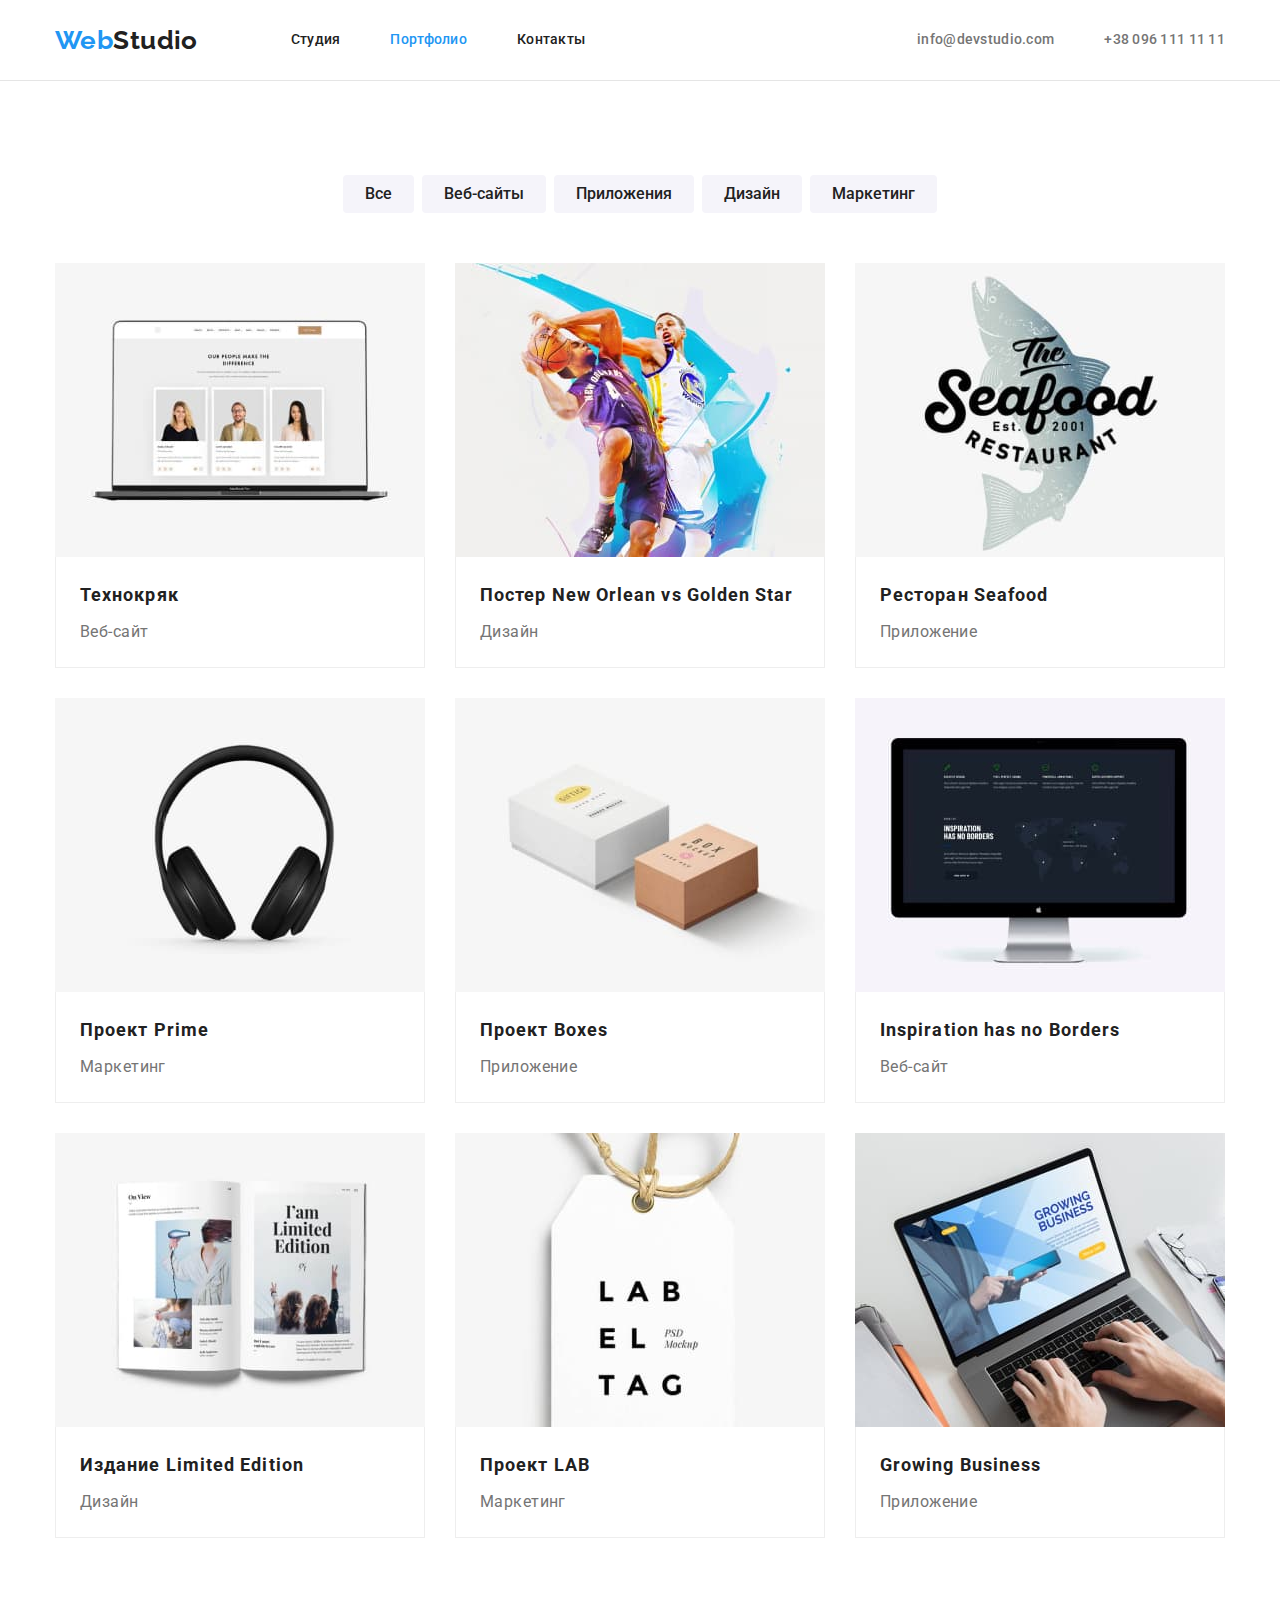
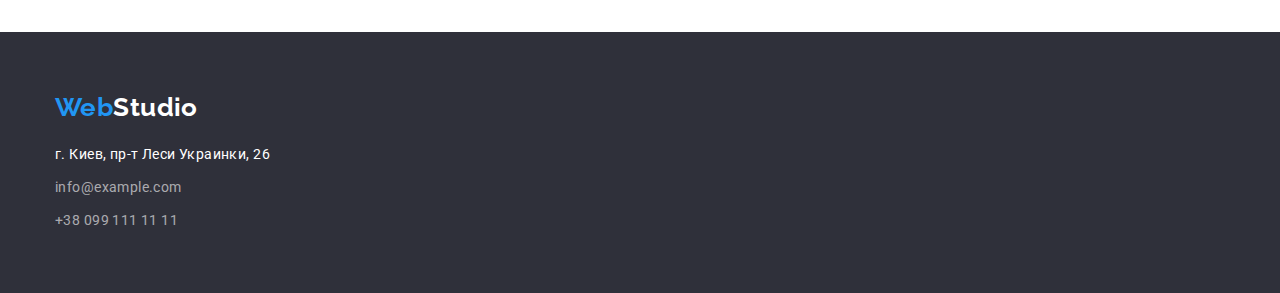
==== portfolio.html @ ffe68a6a "Добавляет файлы из дз №3" ====
<!DOCTYPE html>
<html lang="ru">
  <head>
    <meta charset="UTF-8" />
    <meta http-equiv="X-UA-Compatible" content="IE=edge" />
    <meta name="viewport" content="width=device-width, initial-scale=1.0" />
    <title>Web Studio</title>
    <link rel="preconnect" href="https://fonts.googleapis.com" />
    <link rel="preconnect" href="https://fonts.gstatic.com" crossorigin />
    <link
      href="https://fonts.googleapis.com/css2?family=Raleway:wght@700&family=Roboto:wght@400;500;700;900&display=swap"
      rel="stylesheet"
    />
    <link
      rel="stylesheet"
      href="https://cdnjs.cloudflare.com/ajax/libs/modern-normalize/1.1.0/modern-normalize.min.css"
    />
    <link rel="stylesheet" href="./css/styles.css" />
  </head>

  <body>
    <header class="header">
      <div class="container flex-nav">
        <nav class="navigation">
          <a href="./index.html" class="logo link"><span class="logo-accent">Web</span>Studio</a>
          <ul class="main-nav list">
            <li class="nav-item">
              <a href="./index.html" class="link active-link header-link">Студия</a>
            </li>
            <li class="nav-item">
              <a href="./portfolio.html" class="link current active-link header-link"> Портфолио</a>
            </li>
            <li class="nav-item">
              <a href="./test.html" class="link active-link header-link">Контакты</a>
            </li>
          </ul>
        </nav>
        <ul class="auth-nav list">
          <li class="auth-item">
            <a href="mailto:info@devstudio.com" class="link auth-link active-link header-link"
              >info@devstudio.com</a
            >
          </li>
          <li class="auth-item">
            <a href="tel:+380961111111" class="link auth-link active-link header-link"
              >+38 096 111 11 11</a
            >
          </li>
        </ul>
      </div>
    </header>
    <main>
        <section class="examples section">
        <div class="container">
          <h1 class="visually-hidden">Примеры работ</h1>
          <ul class="list filter">
            <li class="filter-btn-item">
              <button type="button" class="btn filter-btn">Все</button>
            </li>
            <li class="filter-btn-item">
              <button type="button" class="btn filter-btn">Веб-сайты</button>
            </li>
            <li class="filter-btn-item">
              <button type="button" class="btn filter-btn">Приложения</button>
            </li>
            <li class="filter-btn-item">
              <button type="button" class="btn filter-btn">Дизайн</button>
            </li>
            <li class="filter-btn-item">
              <button type="button" class="btn filter-btn">Маркетинг</button>
            </li>
          </ul>
          <ul class="list examples-list">
            <li сlass="example-card">
              <a href="" class="link"
                ><img
                  src="./images/example-1.jpg"
                  alt="Страница веб-сайта"
                  width="370"
                  height="294"
                />
                <div class="example-description">
                  <h2 class="examples-title">Технокряк</h2>
                  <p class="examples-type">Веб-сайт</p>
                </div>
              </a>
            </li>
            <li сlass="example-item">
              <a href="" class="link"
                ><img
                  src="./images/example-2.jpg"
                  alt="Постер с баскетболистами"
                  width="370"
                  height="294"
                />
                <div class="example-description">
                  <h2 class="examples-title">Постер New Orlean vs Golden Star</h2>
                  <p class="examples-type">Дизайн</p>
                </div>
              </a>
            </li>
            <li сlass="example-item">
              <a href="" class="link">
                <img src="./images/example-3.jpg" alt="Логотип с рыбой" width="370" height="294" />
                <div class="example-description">
                  <h2 class="examples-title">Ресторан Seafood</h2>
                  <p class="examples-type">Приложение</p>
                </div>
              </a>
            </li>
            <li сlass="example-item">
              <a href="" class="link">
                <img src="./images/example-4.jpg" alt="Наушники" width="370" height="294" />
                <div class="example-description">
                  <h2 class="examples-title">Проект Prime</h2>
                  <p class="examples-type">Маркетинг</p>
                </div>
              </a>
            </li>
            <li сlass="example-item">
              <a href="" class="link">
                <img src="./images/example-5.jpg" alt="2 коробки" width="370" height="294" />
                <div class="example-description">
                  <h2 class="examples-title">Проект Boxes</h2>
                  <p class="examples-type">Приложение</p>
                </div>
              </a>
            </li>
            <li сlass="example-item">
              <a href="" class="link">
                <img
                  src="./images/example-6.jpg"
                  alt="Страница веб-сайта"
                  width="370"
                  height="294"
                />
                <div class="example-description">
                  <h2 class="examples-title">Inspiration has no Borders</h2>
                  <p class="examples-type">Веб-сайт</p>
                </div>
              </a>
            </li>
            <li сlass="example-item">
              <a href="" class="link">
                <img src="./images/example-7.jpg" alt="Журнал" width="370" height="294" />
                <div class="example-description">
                  <h2 class="examples-title">Издание Limited Edition</h2>
                  <p class="examples-type">Дизайн</p>
                </div>
              </a>
            </li>
            <li сlass="example-item">
              <a href="" class="link">
                <img
                  src="./images/example-8.jpg"
                  alt="Бирка с логотипом"
                  width="370"
                  height="294"
                />
                <div class="example-description">
                  <h2 class="examples-title">Проект LAB</h2>
                  <p class="examples-type">Маркетинг</p>
                </div>
              </a>
            </li>
            <li сlass="example-item">
              <a href="" class="link">
                <img
                  src="./images/example-9.jpg"
                  alt="Страница веб-сайта"
                  width="370"
                  height="294"
                />
                <div class="example-description">
                  <h2 class="examples-title">Growing Business</h2>
                  <p class="examples-type">Приложение</p>
                </div>
              </a>
            </li>
          </ul>
        </div>
      </section>
    </main>

    <footer class="footer">
      <div class="container">
        <a href="./index.html" class="logo link footer-logo"
          ><span class="logo-accent">Web</span>Studio</a
        >
        <address class="adress">
          <ul class="list footer-contacts">
            <li class="adress-item">
              <a
                href="https://goo.gl/maps/p57NpmiwmbzFz9MR7"
                target="_blank"
                rel="noopener noreferrer nofollow"
                class="link footer-adress"
                >г. Киев, пр-т Леси Украинки, 26</a
              >
            </li>
            <li class="adress-item">
              <a href="mailto:info@example.com" class="link contacts-link active-link"
                >info@example.com</a
              >
            </li>
            <li class="adress-item">
              <a href="tel:+380991111111" class="link contacts-link active-link"
                >+38 099 111 11 11</a
              >
            </li>
          </ul>
        </address>
      </div>
    </footer>
  </body>
</html>
---- css/styles.css ----
:root {
  --accent-color: #2196f3;
  --main-color: #212121;
  --secondary-color: #757575;
  --background-color: #ffffff;
  --secondary-background-color: #f5f4fa;
  --backgound-accent-color: #2f303a;
  --contrast-text-color: #ffffff;
  --footer-contacts: rgba(255, 255, 255, 0.6);
  --header-border-color: #e5e5e5;
  --border-color: #eeeeee;
}

body {
  font-size: 14px;
  font-family: 'Roboto', sans-serif;
  letter-spacing: 0.03em;

  background-color: var(--background-color);
  color: var(--main-color);
}

h1,
h2,
h3,
h4,
h5,
h6,
p,
ul {
  margin: 0;
}

address {
  font-style: normal;
}

img {
  display: block;
  min-width: 100%;
  height: auto;
}

.container {
  max-width: 1200px;
  width: 100%;
  margin: 0 auto;
  padding: 0 15px;
}

.section {
  padding-top: 94px;
  padding-bottom: 94px;
}

.list {
  list-style: none;
  padding: 0;
  margin: 0;
}

.link {
  text-decoration: none;
}

.btn {
  display: inline-block;
  border-radius: 4px;
  border: none;
  text-align: center;
}

.visually-hidden {
  position: absolute;
  width: 1px;
  height: 1px;
  margin: -1px;
  border: 0;
  padding: 0;
  white-space: nowrap;
  clip-path: inset(100%);
  clip: rect(0 0 0 0);
  overflow: hidden;
}

/* ----------header styles---------- */

.logo {
  margin-right: 93px;

  font-family: 'Raleway', sans-serif;
  font-weight: 700;
  font-size: 26px;
  line-height: 1.19;
  color: inherit;
}

.logo-accent {
  color: var(--accent-color);
}

.active-link {
  color: inherit;
}

.main-nav {
  display: flex;
}

.auth-nav {
  display: flex;
  margin-left: auto;
}

.navigation,
.flex-nav {
  align-items: center;
  display: flex;
}

.nav-item:not(:last-child),
.auth-item:not(:last-child) {
  margin-right: 50px;
}

.header-link {
  display: block;
  padding-top: 32px;
  padding-bottom: 32px;

  font-weight: 500;
  line-height: 1.14;
  letter-spacing: 0.02em;
}

.auth-link {
  color: var(--secondary-color);
}

.current,
.active-link:hover,
.active-link:focus {
  color: var(--accent-color);
}

.header {
  border-bottom: 1px solid var(--header-border-color);
}

/* ----------hero styles---------- */

.hero {
  padding: 200px 0;

  text-align: center;
  background-color: var(--backgound-accent-color);
}

.hero .container {
  width: 696px;
}

.hero-title {
  margin-bottom: 30px;
  margin-left: auto;
  margin-right: auto;

  font-weight: 900;
  font-size: 44px;
  line-height: 1.36;
  letter-spacing: 0.06em;
  text-transform: uppercase;
  color: var(--contrast-text-color);
}

.hero-btn {
  font-family: inherit;
  font-weight: 700;
  font-size: 16px;
  line-height: 1.88;
  letter-spacing: 0.06em;

  min-width: 200px;
  padding: 10px 32px;

  color: var(--contrast-text-color);
  background-color: var(--accent-color);
}

.hero-btn:hover,
.hero-btn:focus {
  color: inherit;
  background-color: var(--secondary-background-color);
  cursor: pointer;
}

/* ----------team styles---------- */

.team-title,
.about-title {
  margin-bottom: 50px;

  font-weight: 700;
  font-size: 36px;
  line-height: 1.16;
  text-align: center;
}

.team {
  background-color: var(--secondary-background-color);
}

.team-list {
  display: flex;
}

.team-member,
.team-profession {
  font-size: 16px;
  line-height: 1.19;
  text-align: center;
}

.team-member {
  margin-bottom: 10px;

  font-weight: 500;
}

.team-profession {
  color: var(--secondary-color);
}

.member-info {
  width: 270px;
  padding-top: 30px;
  padding-bottom: 30px;

  box-shadow: 0px 1px 3px rgba(0, 0, 0, 0.12), 0px 1px 1px rgba(0, 0, 0, 0.14),
    0px 2px 1px rgba(0, 0, 0, 0.2);
  border-radius: 0px 0px 4px 4px;
  background-color: var(--background-color);
}

.member-item:not(:last-child) {
  margin-right: 30px;
}

/* ----------about styles---------- */

.about {
  padding-top: 0;
}

.about-item:not(:last-child) {
  margin-right: 30px;
}

.about-list {
  display: flex;
}

/* ----------benefits styles---------- */

.benefits-list {
  display: flex;
}

.benefits-item:not(:last-child) {
  margin-right: 30px;
}

.benefits-title {
  margin-bottom: 10px;

  font-weight: 700;
  font-size: inherit;
  line-height: 1.14;
  text-transform: uppercase;
}

.benefits-item {
  width: 270px;
}

.benefits-text {
  line-height: 1.71;
  color: var(--secondary-color);
}

/* ----------footer styles---------- */

.footer {
  padding: 60px 0;

  background-color: var(--backgound-accent-color);
}

.footer-logo {
  display: inline-block;

  margin-bottom: 20px;
}

.footer-adress,
.footer-logo {
  color: var(--contrast-text-color);
}

.footer-contacts {
  text-align: left;
  line-height: 1.71;
  color: var(--footer-contacts);
}

.adress-item:not(:last-child) {
  margin-bottom: 9px;
}

/* ----------portfolio styles---------- */

.example-description {
  padding: 20px 24px;

  border-bottom: 1px solid var(--border-color);
  border-left: 1px solid var(--border-color);
  border-right: 1px solid var(--border-color);
}

.examples-list {
  display: flex;
  flex-wrap: wrap;
  gap: 30px;
}

.examples-title {
  margin-bottom: 4px;

  font-weight: 700;
  font-size: 18px;
  line-height: 2;
  letter-spacing: 0.06em;
  color: var(--main-color);
}

.examples-type {
  font-size: 16px;
  line-height: 1.88;
  color: var(--secondary-color);
}

/* ----------filter button styles---------- */

.filter {
  display: flex;
  justify-content: center;
  margin-bottom: 50px;
}

.filter-btn-item:not(:last-child) {
  margin-right: 8px;
}

.filter-btn {
  padding: 6px 22px;

  font-family: inherit;
  font-weight: 500;
  font-size: 16px;
  line-height: 1.63;
  color: var(--main-color);
  background-color: var(--secondary-background-color);
}

.filter-btn:hover,
.filter-btn:focus {
  color: var(--contrast-text-color);
  background-color: var(--accent-color);
  cursor: pointer;
}
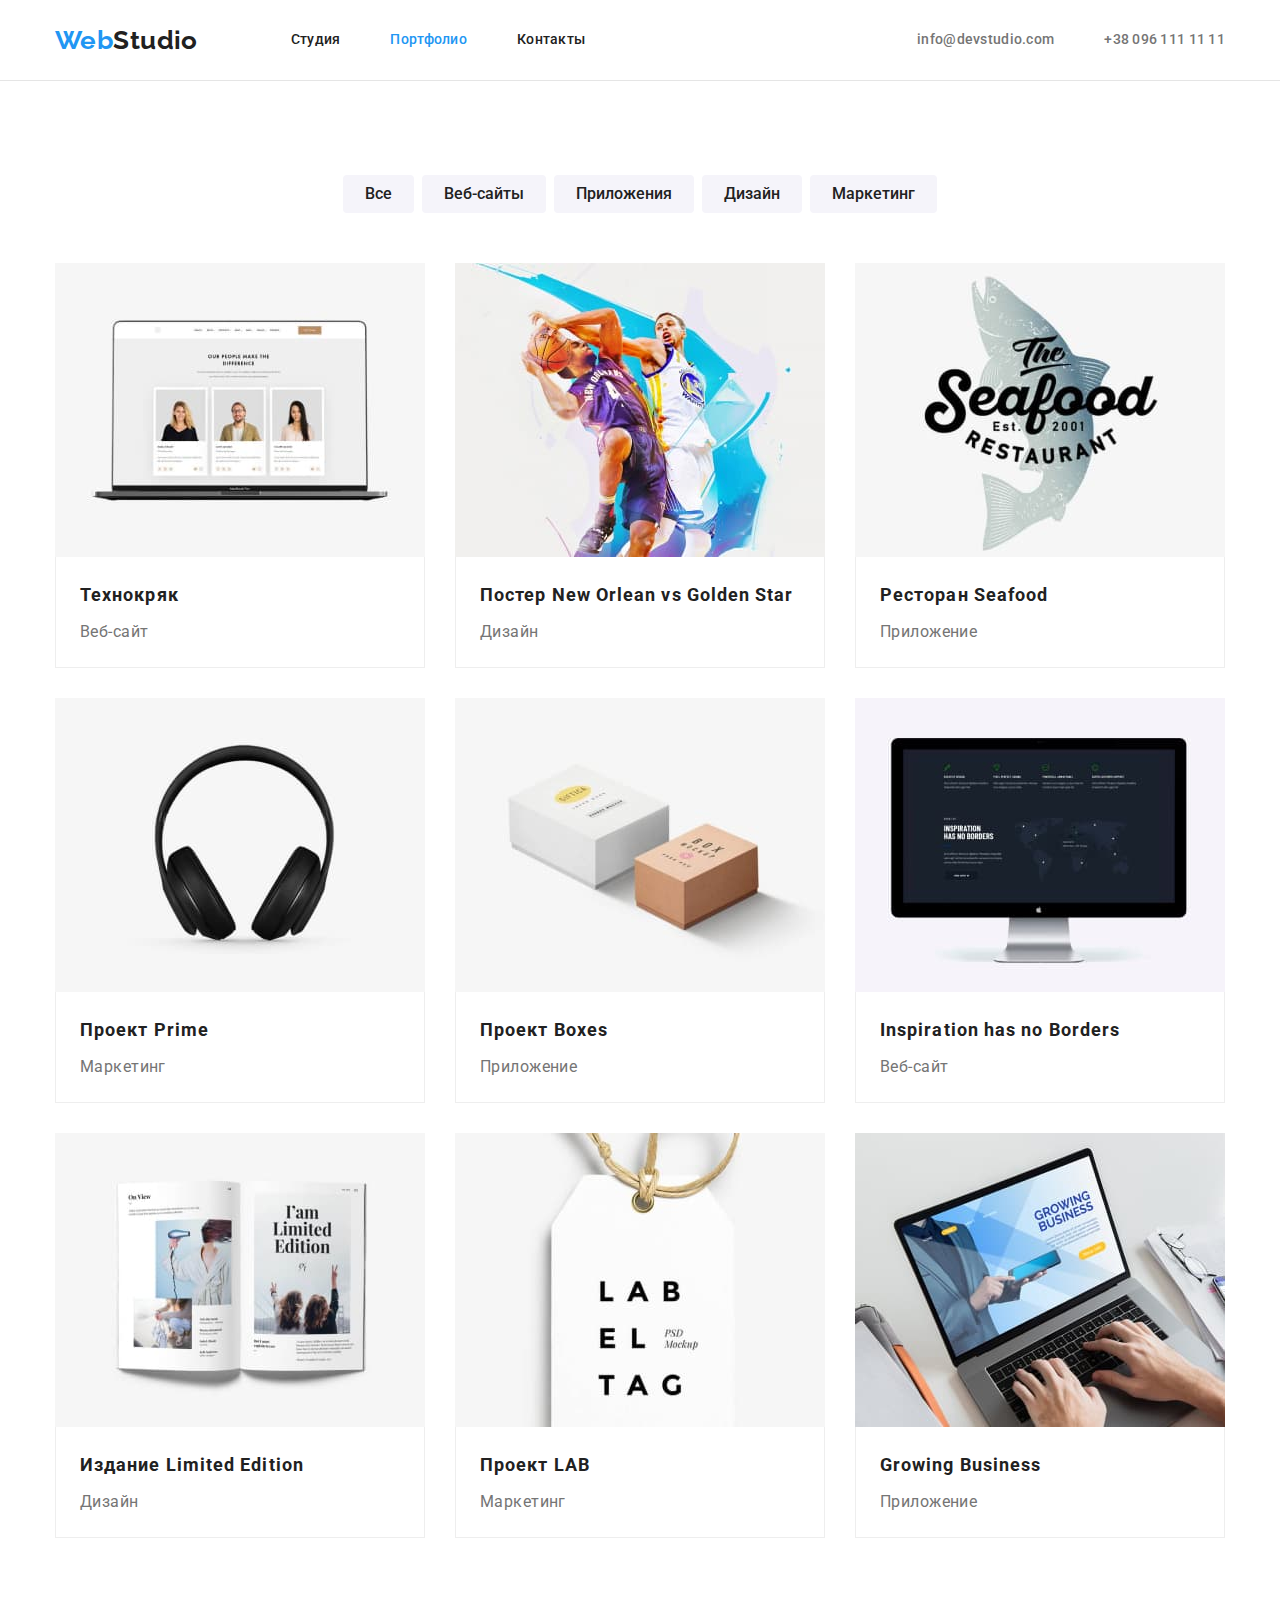
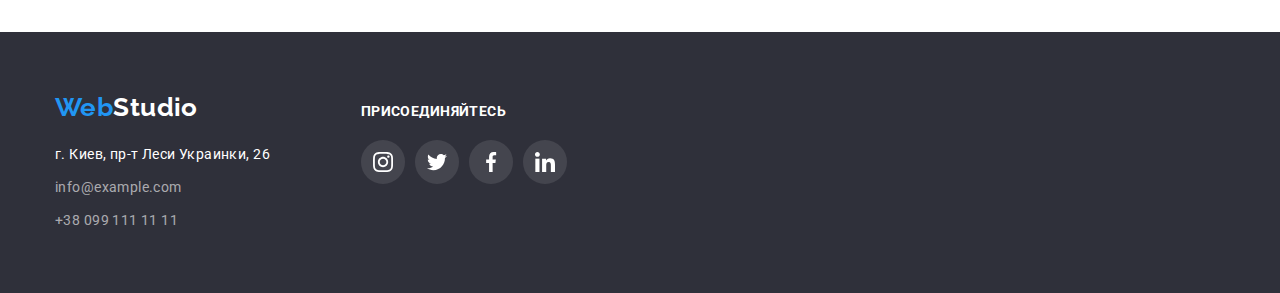
==== commit 1e2824a5: "Изменяет футер, добавляет необходимую HTML вёрстку" ====
--- a/portfolio.html
+++ b/portfolio.html
@@ -50,7 +50,7 @@
       </div>
     </header>
     <main>
-        <section class="examples section">
+      <section class="examples section">
         <div class="container">
           <h1 class="visually-hidden">Примеры работ</h1>
           <ul class="list filter">
@@ -71,111 +71,134 @@
             </li>
           </ul>
           <ul class="list examples-list">
-            <li сlass="example-card">
-              <a href="" class="link"
-                ><img
-                  src="./images/example-1.jpg"
-                  alt="Страница веб-сайта"
-                  width="370"
-                  height="294"
-                />
-                <div class="example-description">
-                  <h2 class="examples-title">Технокряк</h2>
-                  <p class="examples-type">Веб-сайт</p>
-                </div>
-              </a>
-            </li>
-            <li сlass="example-item">
-              <a href="" class="link"
-                ><img
-                  src="./images/example-2.jpg"
-                  alt="Постер с баскетболистами"
-                  width="370"
-                  height="294"
-                />
-                <div class="example-description">
-                  <h2 class="examples-title">Постер New Orlean vs Golden Star</h2>
-                  <p class="examples-type">Дизайн</p>
-                </div>
-              </a>
-            </li>
-            <li сlass="example-item">
-              <a href="" class="link">
-                <img src="./images/example-3.jpg" alt="Логотип с рыбой" width="370" height="294" />
-                <div class="example-description">
-                  <h2 class="examples-title">Ресторан Seafood</h2>
-                  <p class="examples-type">Приложение</p>
-                </div>
-              </a>
-            </li>
-            <li сlass="example-item">
-              <a href="" class="link">
-                <img src="./images/example-4.jpg" alt="Наушники" width="370" height="294" />
-                <div class="example-description">
-                  <h2 class="examples-title">Проект Prime</h2>
-                  <p class="examples-type">Маркетинг</p>
-                </div>
-              </a>
-            </li>
-            <li сlass="example-item">
-              <a href="" class="link">
-                <img src="./images/example-5.jpg" alt="2 коробки" width="370" height="294" />
-                <div class="example-description">
-                  <h2 class="examples-title">Проект Boxes</h2>
-                  <p class="examples-type">Приложение</p>
-                </div>
-              </a>
-            </li>
-            <li сlass="example-item">
-              <a href="" class="link">
-                <img
-                  src="./images/example-6.jpg"
-                  alt="Страница веб-сайта"
-                  width="370"
-                  height="294"
-                />
-                <div class="example-description">
-                  <h2 class="examples-title">Inspiration has no Borders</h2>
-                  <p class="examples-type">Веб-сайт</p>
-                </div>
-              </a>
-            </li>
-            <li сlass="example-item">
-              <a href="" class="link">
-                <img src="./images/example-7.jpg" alt="Журнал" width="370" height="294" />
-                <div class="example-description">
-                  <h2 class="examples-title">Издание Limited Edition</h2>
-                  <p class="examples-type">Дизайн</p>
-                </div>
-              </a>
-            </li>
-            <li сlass="example-item">
-              <a href="" class="link">
-                <img
-                  src="./images/example-8.jpg"
-                  alt="Бирка с логотипом"
-                  width="370"
-                  height="294"
-                />
-                <div class="example-description">
-                  <h2 class="examples-title">Проект LAB</h2>
-                  <p class="examples-type">Маркетинг</p>
-                </div>
-              </a>
-            </li>
-            <li сlass="example-item">
-              <a href="" class="link">
-                <img
-                  src="./images/example-9.jpg"
-                  alt="Страница веб-сайта"
-                  width="370"
-                  height="294"
-                />
-                <div class="example-description">
-                  <h2 class="examples-title">Growing Business</h2>
-                  <p class="examples-type">Приложение</p>
-                </div>
-              </a>
+            <li сlass="example-item">
+              <div class="example-item-card">
+                <a href="" class="link"
+                  ><img
+                    src="./images/example-1.jpg"
+                    alt="Страница веб-сайта"
+                    width="370"
+                    height="294"
+                  />
+                  <div class="example-description">
+                    <h2 class="examples-title">Технокряк</h2>
+                    <p class="examples-type">Веб-сайт</p>
+                  </div>
+                </a>
+              </div>
+            </li>
+            <li сlass="example-item">
+              <div class="example-item-card">
+                <a href="" class="link"
+                  ><img
+                    src="./images/example-2.jpg"
+                    alt="Постер с баскетболистами"
+                    width="370"
+                    height="294"
+                  />
+                  <div class="example-description">
+                    <h2 class="examples-title">Постер New Orlean vs Golden Star</h2>
+                    <p class="examples-type">Дизайн</p>
+                  </div>
+                </a>
+              </div>
+            </li>
+            <li сlass="example-item">
+              <div class="example-item-card">
+                <a href="" class="link">
+                  <img
+                    src="./images/example-3.jpg"
+                    alt="Логотип с рыбой"
+                    width="370"
+                    height="294"
+                  />
+                  <div class="example-description">
+                    <h2 class="examples-title">Ресторан Seafood</h2>
+                    <p class="examples-type">Приложение</p>
+                  </div>
+                </a>
+              </div>
+            </li>
+            <li сlass="example-item">
+              <div class="example-item-card">
+                <a href="" class="link">
+                  <img src="./images/example-4.jpg" alt="Наушники" width="370" height="294" />
+                  <div class="example-description">
+                    <h2 class="examples-title">Проект Prime</h2>
+                    <p class="examples-type">Маркетинг</p>
+                  </div>
+                </a>
+              </div>
+            </li>
+            <li сlass="example-item">
+              <div class="example-item-card">
+                <a href="" class="link">
+                  <img src="./images/example-5.jpg" alt="2 коробки" width="370" height="294" />
+                  <div class="example-description">
+                    <h2 class="examples-title">Проект Boxes</h2>
+                    <p class="examples-type">Приложение</p>
+                  </div>
+                </a>
+              </div>
+            </li>
+            <li сlass="example-item">
+              <div class="example-item-card">
+                <a href="" class="link">
+                  <img
+                    src="./images/example-6.jpg"
+                    alt="Страница веб-сайта"
+                    width="370"
+                    height="294"
+                  />
+                  <div class="example-description">
+                    <h2 class="examples-title">Inspiration has no Borders</h2>
+                    <p class="examples-type">Веб-сайт</p>
+                  </div>
+                </a>
+              </div>
+            </li>
+            <li сlass="example-item">
+              <div class="example-item-card">
+                <a href="" class="link">
+                  <img src="./images/example-7.jpg" alt="Журнал" width="370" height="294" />
+                  <div class="example-description">
+                    <h2 class="examples-title">Издание Limited Edition</h2>
+                    <p class="examples-type">Дизайн</p>
+                  </div>
+                </a>
+              </div>
+            </li>
+            <li сlass="example-item">
+              <div class="example-item-card">
+                <a href="" class="link">
+                  <img
+                    src="./images/example-8.jpg"
+                    alt="Бирка с логотипом"
+                    width="370"
+                    height="294"
+                  />
+                  <div class="example-description">
+                    <h2 class="examples-title">Проект LAB</h2>
+                    <p class="examples-type">Маркетинг</p>
+                  </div>
+                </a>
+              </div>
+            </li>
+            <li сlass="example-item">
+              <div class="example-item-card">
+                <a href="" class="link">
+                  <img
+                    src="./images/example-9.jpg"
+                    alt="Страница веб-сайта"
+                    width="370"
+                    height="294"
+                  />
+                  <div class="example-description">
+                    <h2 class="examples-title">Growing Business</h2>
+                    <p class="examples-type">Приложение</p>
+                  </div>
+                </a>
+              </div>
             </li>
           </ul>
         </div>
@@ -183,33 +206,77 @@
     </main>
 
     <footer class="footer">
-      <div class="container">
-        <a href="./index.html" class="logo link footer-logo"
-          ><span class="logo-accent">Web</span>Studio</a
-        >
-        <address class="adress">
-          <ul class="list footer-contacts">
-            <li class="adress-item">
-              <a
-                href="https://goo.gl/maps/p57NpmiwmbzFz9MR7"
-                target="_blank"
-                rel="noopener noreferrer nofollow"
-                class="link footer-adress"
-                >г. Киев, пр-т Леси Украинки, 26</a
-              >
-            </li>
-            <li class="adress-item">
-              <a href="mailto:info@example.com" class="link contacts-link active-link"
-                >info@example.com</a
-              >
-            </li>
-            <li class="adress-item">
-              <a href="tel:+380991111111" class="link contacts-link active-link"
-                >+38 099 111 11 11</a
-              >
-            </li>
-          </ul>
-        </address>
+      <div class="container footer-flex">
+        <div class="contacts-flex">
+          <a href="./index.html" class="logo link footer-logo">
+            <span class="logo-accent">Web</span>Studio</a
+          >
+          <address class="adress">
+            <ul class="list footer-contacts">
+              <li class="adress-item">
+                <a
+                  href="https://goo.gl/maps/p57NpmiwmbzFz9MR7"
+                  target="_blank"
+                  rel="noopener noreferrer nofollow"
+                  class="link footer-adress"
+                  >г. Киев, пр-т Леси Украинки, 26</a
+                >
+              </li>
+              <li class="adress-item">
+                <a href="mailto:info@example.com" class="link contacts-link active-link"
+                  >info@example.com</a
+                >
+              </li>
+              <li class="adress-item">
+                <a href="tel:+380991111111" class="link contacts-link active-link"
+                  >+38 099 111 11 11</a
+                >
+              </li>
+            </ul>
+          </address>
+        </div>
+
+        <div class="join-us-flex">
+          <p class="join-us-title">Присоединяйтесь</p>
+          <ul class="list contacts-list">
+            <li class="social-network-logo">
+              <a
+                href="https://www.instagram.com/"
+                aria-label="Логотип Инстаграм"
+                rel="noopener noreferrer nofollow"
+                target="_blank"
+                class="link footer-social-network footer-instagram"
+              ></a>
+            </li>
+            <li class="social-network-logo">
+              <a
+                href="https://twitter.com/"
+                aria-label="Логотип Твиттер"
+                rel="noopener noreferrer nofollow"
+                target="_blank"
+                class="link footer-social-network footer-twitter"
+              ></a>
+            </li>
+            <li class="social-network-logo">
+              <a
+                href="https://uk-ua.facebook.com/"
+                aria-label="Логотип Фэйсбук"
+                rel="noopener noreferrer nofollow"
+                target="_blank"
+                class="link footer-social-network footer-facebook"
+              ></a>
+            </li>
+            <li class="social-network-logo">
+              <a
+                href="https://ua.linkedin.com/"
+                aria-label="Логотип ЛинкедИн"
+                rel="noopener noreferrer nofollow"
+                target="_blank"
+                class="link footer-social-network footer-linkedin"
+              ></a>
+            </li>
+          </ul>
+        </div>
       </div>
     </footer>
   </body>
--- a/css/styles.css
+++ b/css/styles.css
@@ -151,9 +151,12 @@
 
 .hero {
   padding: 200px 0;
-
+  background-color: var(--backgound-accent-color);
+  background-image: linear-gradient(to right, rgba(47, 48, 58, 0.4), rgba(47, 48, 58, 0.4)),
+    url(../images/hero-bg.jpg);
+  background-repeat: no-repeat;
+  background-position: center;
   text-align: center;
-  background-color: var(--backgound-accent-color);
 }
 
 .hero .container {
@@ -194,10 +197,82 @@
   cursor: pointer;
 }
 
+/* ----------benefits styles---------- */
+
+.benefits-list {
+  display: flex;
+}
+
+.benefits-item::before {
+  display: block;
+  content: '';
+  width: 270px;
+  height: 120px;
+  margin-bottom: 30px;
+
+  background-color: var(--secondary-background-color);
+  border-radius: 4px;
+  background-repeat: no-repeat;
+  background-position: center;
+}
+
+.antenna::before {
+  background-image: url(../images/antenna.svg);
+}
+
+.clock::before {
+  background-image: url(../images/clock.svg);
+}
+
+.diagram::before {
+  background-image: url(../images/diagram.svg);
+}
+
+.astronaut::before {
+  background-image: url(../images/astronaut.svg);
+}
+
+.benefits-item:not(:last-child) {
+  margin-right: 30px;
+}
+
+.benefits-title {
+  margin-bottom: 10px;
+
+  font-weight: 700;
+  font-size: inherit;
+  line-height: 1.14;
+  text-transform: uppercase;
+}
+
+.benefits-item {
+  width: 270px;
+}
+
+.benefits-text {
+  line-height: 1.71;
+  color: var(--secondary-color);
+}
+
+/* ----------about styles---------- */
+
+.about {
+  padding-top: 0;
+}
+
+.about-item:not(:last-child) {
+  margin-right: 30px;
+}
+
+.about-list {
+  display: flex;
+}
+
 /* ----------team styles---------- */
 
 .team-title,
-.about-title {
+.about-title,
+.regular-customers-title {
   margin-bottom: 50px;
 
   font-weight: 700;
@@ -228,6 +303,8 @@
 }
 
 .team-profession {
+  margin-bottom: 16px;
+
   color: var(--secondary-color);
 }
 
@@ -246,54 +323,51 @@
   margin-right: 30px;
 }
 
-/* ----------about styles---------- */
-
-.about {
-  padding-top: 0;
-}
-
-.about-item:not(:last-child) {
-  margin-right: 30px;
-}
-
-.about-list {
-  display: flex;
-}
-
-/* ----------benefits styles---------- */
-
-.benefits-list {
-  display: flex;
-}
-
-.benefits-item:not(:last-child) {
-  margin-right: 30px;
-}
-
-.benefits-title {
-  margin-bottom: 10px;
-
-  font-weight: 700;
-  font-size: inherit;
-  line-height: 1.14;
-  text-transform: uppercase;
-}
-
-.benefits-item {
-  width: 270px;
-}
-
-.benefits-text {
-  line-height: 1.71;
-  color: var(--secondary-color);
-}
+.contacts-list {
+  display: flex;
+}
+
+.member-networks-list {
+  padding-left: 32px;
+  padding-right: 32px;
+}
+
+.member-social-network {
+  display: block;
+  width: 44px;
+  height: 44px;
+
+  border-radius: 50%;
+  background-color: transparent;
+}
+
+.member-social-network:hover {
+  background-color: var(--accent-color);
+}
+
+.social-network-logo:not(:last-child) {
+  margin-right: 10px;
+}
+
+/* ----------regular customers styles---------- */
 
 /* ----------footer styles---------- */
 
 .footer {
-  padding: 60px 0;
+  padding-top: 60px;
+  padding-bottom: 60px;
 
   background-color: var(--backgound-accent-color);
+  color: var(--contrast-text-color);
+}
+
+.footer-flex {
+  display: flex;
+  align-items: baseline;
+}
+
+.contacts-flex {
+  margin-right: 70px;
 }
 
 .footer-logo {
@@ -302,19 +376,57 @@
   margin-bottom: 20px;
 }
 
-.footer-adress,
-.footer-logo {
-  color: var(--contrast-text-color);
+.footer-adress {
+  color: inherit;
 }
 
 .footer-contacts {
   text-align: left;
   line-height: 1.71;
+}
+
+.contacts-link {
   color: var(--footer-contacts);
 }
 
 .adress-item:not(:last-child) {
   margin-bottom: 9px;
+}
+
+.join-us-title {
+  margin-bottom: 20px;
+
+  font-weight: 700;
+  line-height: 1.14;
+  text-transform: uppercase;
+}
+
+.footer-social-network {
+  display: block;
+  width: 44px;
+  height: 44px;
+
+  background-color: rgba(255, 255, 255, 0.1);
+  border-radius: 50%;
+  background-repeat: no-repeat;
+  background-position: center;
+}
+
+.footer-social-network:hover {
+  background-color: var(--accent-color);
+}
+
+.footer-instagram {
+  background-image: url(../images/instagram-logo.svg);
+}
+.footer-twitter {
+  background-image: url(../images/twitter-logo.svg);
+}
+.footer-facebook {
+  background-image: url(../images/facebook-logo.svg);
+}
+.footer-linkedin {
+  background-image: url(../images/linkedin-logo.svg);
 }
 
 /* ----------portfolio styles---------- */
@@ -347,6 +459,11 @@
   font-size: 16px;
   line-height: 1.88;
   color: var(--secondary-color);
+}
+
+.example-item-card:hover {
+  box-shadow: 0px 1px 1px rgba(0, 0, 0, 0.12), 0px 4px 4px rgba(0, 0, 0, 0.06),
+    1px 4px 6px rgba(0, 0, 0, 0.16);
 }
 
 /* ----------filter button styles---------- */
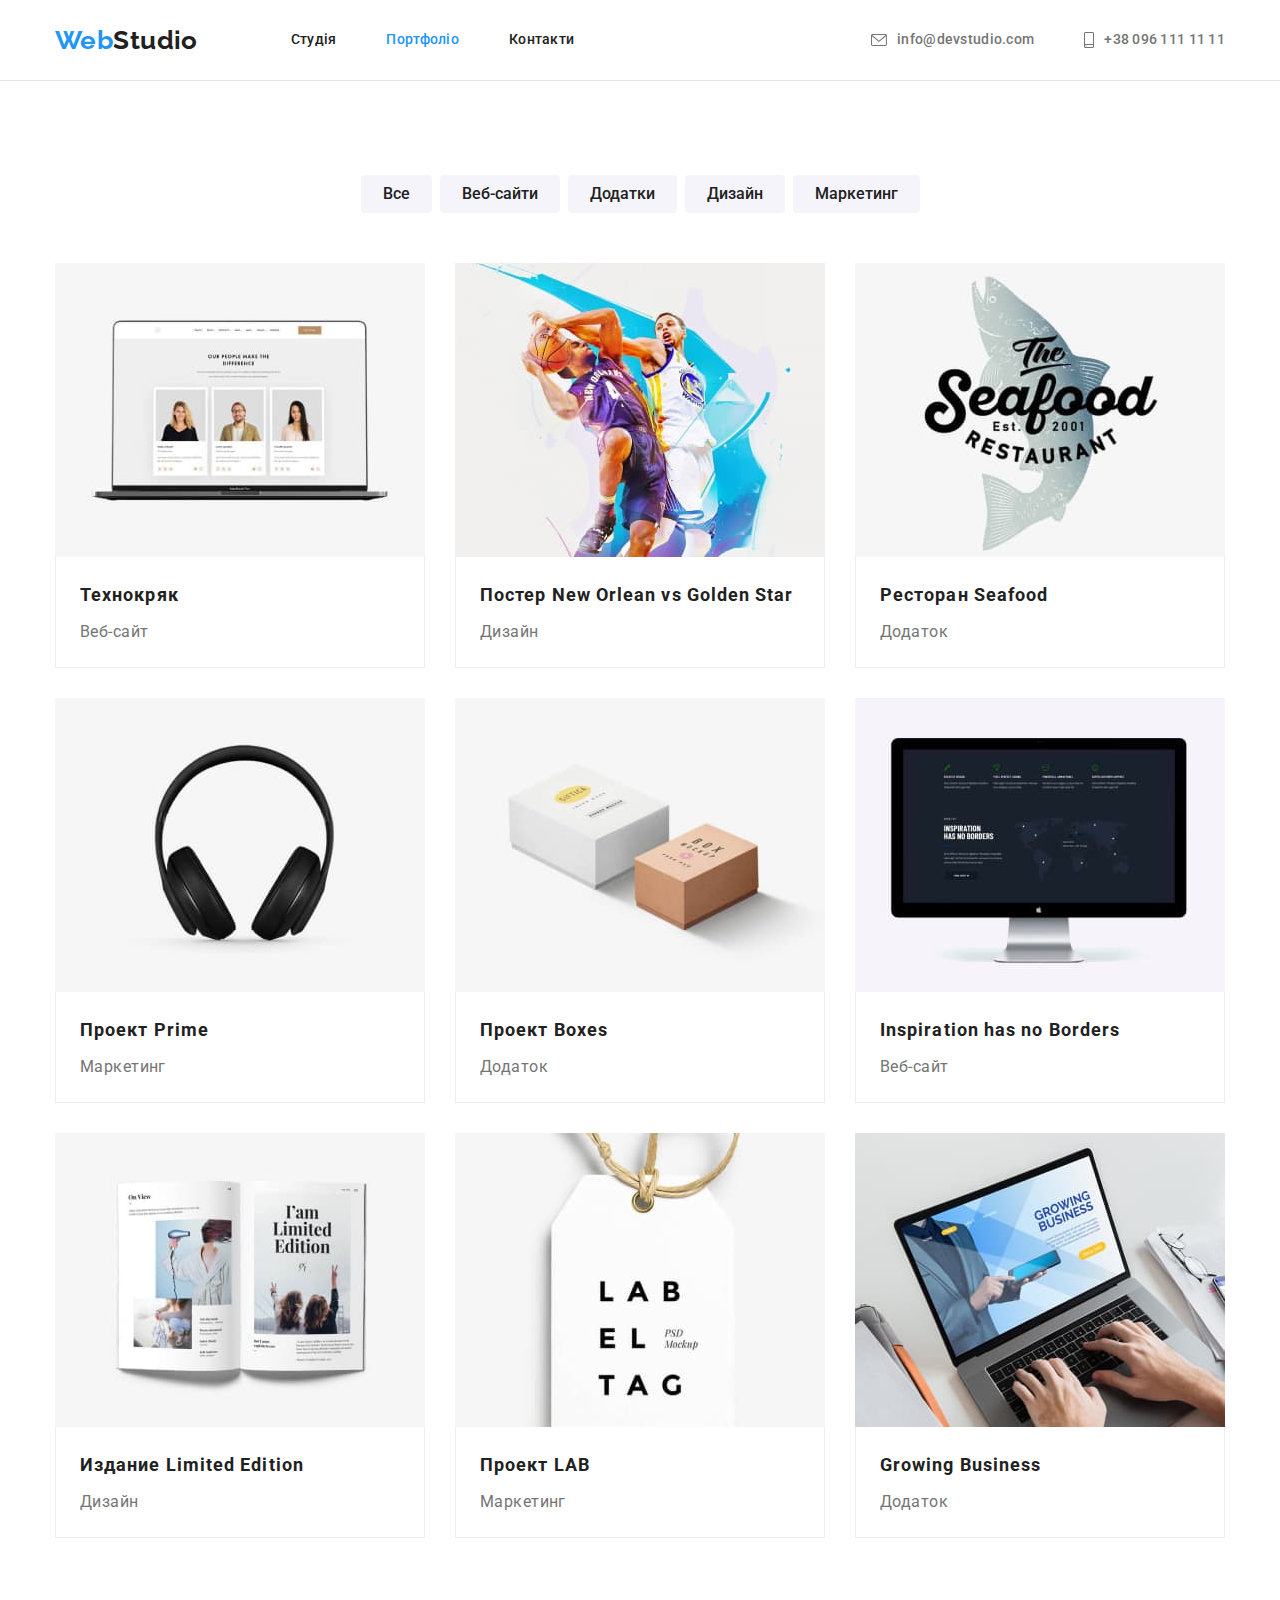
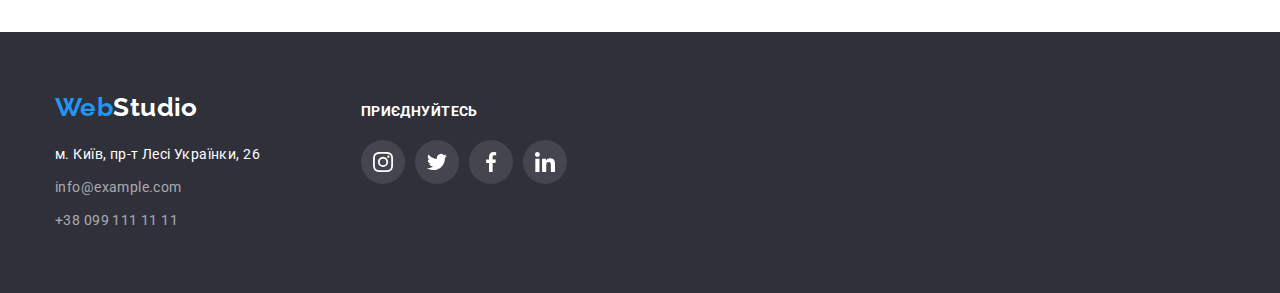
==== commit e4d22ab0: "Чистовой вариант ДЗ№3" ====
--- a/portfolio.html
+++ b/portfolio.html
@@ -1,5 +1,5 @@
 <!DOCTYPE html>
-<html lang="ru">
+<html lang="ua">
   <head>
     <meta charset="UTF-8" />
     <meta http-equiv="X-UA-Compatible" content="IE=edge" />
@@ -25,30 +25,37 @@
           <a href="./index.html" class="logo link"><span class="logo-accent">Web</span>Studio</a>
           <ul class="main-nav list">
             <li class="nav-item">
-              <a href="./index.html" class="link active-link header-link">Студия</a>
+              <a href="./index.html" class="link active-link header-link">Студія</a>
             </li>
             <li class="nav-item">
-              <a href="./portfolio.html" class="link current active-link header-link"> Портфолио</a>
+              <a href="./portfolio.html" class="link current active-link header-link"> Портфоліо</a>
             </li>
             <li class="nav-item">
-              <a href="./test.html" class="link active-link header-link">Контакты</a>
+              <a href="./test.html" class="link active-link header-link">Контакти</a>
             </li>
           </ul>
         </nav>
         <ul class="auth-nav list">
           <li class="auth-item">
-            <a href="mailto:info@devstudio.com" class="link auth-link active-link header-link"
-              >info@devstudio.com</a
-            >
+            <a href="mailto:info@devstudio.com" class="link auth-link active-link header-link">
+              <svg class="envelope-icon">
+                <use href="./images/icons.svg#icon-envelope"></use>
+              </svg>
+              info@devstudio.com
+            </a>
           </li>
           <li class="auth-item">
-            <a href="tel:+380961111111" class="link auth-link active-link header-link"
-              >+38 096 111 11 11</a
+            <a href="tel:+380961111111" class="link auth-link active-link header-link">
+              <svg class="smartphone-icon">
+                <use href="./images/icons.svg#icon-smartphone"></use>
+              </svg>
+              +38 096 111 11 11</a
             >
           </li>
         </ul>
       </div>
     </header>
+
     <main>
       <section class="examples section">
         <div class="container">
@@ -58,10 +65,10 @@
               <button type="button" class="btn filter-btn">Все</button>
             </li>
             <li class="filter-btn-item">
-              <button type="button" class="btn filter-btn">Веб-сайты</button>
-            </li>
-            <li class="filter-btn-item">
-              <button type="button" class="btn filter-btn">Приложения</button>
+              <button type="button" class="btn filter-btn">Веб-сайти</button>
+            </li>
+            <li class="filter-btn-item">
+              <button type="button" class="btn filter-btn">Додатки</button>
             </li>
             <li class="filter-btn-item">
               <button type="button" class="btn filter-btn">Дизайн</button>
@@ -114,7 +121,7 @@
                   />
                   <div class="example-description">
                     <h2 class="examples-title">Ресторан Seafood</h2>
-                    <p class="examples-type">Приложение</p>
+                    <p class="examples-type">Додаток</p>
                   </div>
                 </a>
               </div>
@@ -136,7 +143,7 @@
                   <img src="./images/example-5.jpg" alt="2 коробки" width="370" height="294" />
                   <div class="example-description">
                     <h2 class="examples-title">Проект Boxes</h2>
-                    <p class="examples-type">Приложение</p>
+                    <p class="examples-type">Додаток</p>
                   </div>
                 </a>
               </div>
@@ -195,7 +202,7 @@
                   />
                   <div class="example-description">
                     <h2 class="examples-title">Growing Business</h2>
-                    <p class="examples-type">Приложение</p>
+                    <p class="examples-type">Додаток</p>
                   </div>
                 </a>
               </div>
@@ -219,7 +226,7 @@
                   target="_blank"
                   rel="noopener noreferrer nofollow"
                   class="link footer-adress"
-                  >г. Киев, пр-т Леси Украинки, 26</a
+                  >м. Київ, пр-т Лесі Українки, 26</a
                 >
               </li>
               <li class="adress-item">
@@ -237,7 +244,7 @@
         </div>
 
         <div class="join-us-flex">
-          <p class="join-us-title">Присоединяйтесь</p>
+          <p class="join-us-title">Приєднуйтесь</p>
           <ul class="list contacts-list">
             <li class="social-network-logo">
               <a
@@ -245,8 +252,12 @@
                 aria-label="Логотип Инстаграм"
                 rel="noopener noreferrer nofollow"
                 target="_blank"
-                class="link footer-social-network footer-instagram"
-              ></a>
+                class="link footer-social-network"
+              >
+                <svg class="footer-link-logo">
+                  <use href="./images/icons.svg#icon-instagram"></use>
+                </svg>
+              </a>
             </li>
             <li class="social-network-logo">
               <a
@@ -254,8 +265,12 @@
                 aria-label="Логотип Твиттер"
                 rel="noopener noreferrer nofollow"
                 target="_blank"
-                class="link footer-social-network footer-twitter"
-              ></a>
+                class="link footer-social-network"
+              >
+                <svg class="footer-link-logo">
+                  <use href="./images/icons.svg#icon-twitter"></use>
+                </svg>
+              </a>
             </li>
             <li class="social-network-logo">
               <a
@@ -263,8 +278,12 @@
                 aria-label="Логотип Фэйсбук"
                 rel="noopener noreferrer nofollow"
                 target="_blank"
-                class="link footer-social-network footer-facebook"
-              ></a>
+                class="link footer-social-network"
+              >
+                <svg class="footer-link-logo">
+                  <use href="./images/icons.svg#icon-facebook"></use>
+                </svg>
+              </a>
             </li>
             <li class="social-network-logo">
               <a
@@ -272,8 +291,12 @@
                 aria-label="Логотип ЛинкедИн"
                 rel="noopener noreferrer nofollow"
                 target="_blank"
-                class="link footer-social-network footer-linkedin"
-              ></a>
+                class="link footer-social-network"
+              >
+                <svg class="footer-link-logo">
+                  <use href="./images/icons.svg#icon-linkedin"></use>
+                </svg>
+              </a>
             </li>
           </ul>
         </div>
--- a/css/styles.css
+++ b/css/styles.css
@@ -133,8 +133,28 @@
   letter-spacing: 0.02em;
 }
 
+.envelope-icon {
+  width: 16px;
+  height: 12px;
+
+  fill: currentColor;
+  margin-right: 10px;
+}
+
+.smartphone-icon {
+  width: 10px;
+  height: 16px;
+
+  fill: currentColor;
+  margin-right: 10px;
+}
+
 .auth-link {
+  display: flex;
+
   color: var(--secondary-color);
+  align-items: center;
+  justify-content: center;
 }
 
 .current,
@@ -203,33 +223,29 @@
   display: flex;
 }
 
-.benefits-item::before {
-  display: block;
-  content: '';
+.icons-list {
+  display: flex;
+}
+
+.icon-background {
+  display: flex;
   width: 270px;
   height: 120px;
+
+  background-color: var(--secondary-background-color);
   margin-bottom: 30px;
-
-  background-color: var(--secondary-background-color);
   border-radius: 4px;
-  background-repeat: no-repeat;
-  background-position: center;
-}
-
-.antenna::before {
-  background-image: url(../images/antenna.svg);
-}
-
-.clock::before {
-  background-image: url(../images/clock.svg);
-}
-
-.diagram::before {
-  background-image: url(../images/diagram.svg);
-}
-
-.astronaut::before {
-  background-image: url(../images/astronaut.svg);
+  align-items: center;
+  justify-content: center;
+}
+
+.benefits-icon {
+  width: 70px;
+  height: 70px;
+}
+
+.icon-background:not(:last-child) {
+  margin-right: 30px;
 }
 
 .benefits-item:not(:last-child) {
@@ -333,16 +349,27 @@
 }
 
 .member-social-network {
-  display: block;
+  display: flex;
   width: 44px;
   height: 44px;
 
+  color: #afb1b8;
   border-radius: 50%;
   background-color: transparent;
+  align-items: center;
+  justify-content: center;
 }
 
 .member-social-network:hover {
   background-color: var(--accent-color);
+  color: var(--contrast-text-color);
+}
+
+.member-network-logo {
+  width: 20px;
+  height: 20px;
+
+  fill: currentColor;
 }
 
 .social-network-logo:not(:last-child) {
@@ -350,6 +377,40 @@
 }
 
 /* ----------regular customers styles---------- */
+
+.regular-customers-list {
+  display: flex;
+}
+
+.regular-customers-link {
+  display: flex;
+  width: 170px;
+  height: 92px;
+
+  outline: 1px solid #afb1b8;
+  color: #afb1b8;
+  border-radius: 4px;
+
+  align-items: center;
+  justify-content: center;
+}
+
+.regular-customers-link:hover,
+.regular-customers-link:focus {
+  outline: 1px solid var(--accent-color);
+  color: var(--accent-color);
+}
+
+.regular-customers-item:not(:last-child) {
+  margin-right: 30px;
+}
+
+.customer-logo {
+  width: 106px;
+  height: 60px;
+
+  fill: currentColor;
+}
 
 /* ----------footer styles---------- */
 
@@ -402,31 +463,25 @@
 }
 
 .footer-social-network {
-  display: block;
+  display: flex;
   width: 44px;
   height: 44px;
 
   background-color: rgba(255, 255, 255, 0.1);
   border-radius: 50%;
-  background-repeat: no-repeat;
-  background-position: center;
+  align-items: center;
+  justify-content: center;
 }
 
 .footer-social-network:hover {
   background-color: var(--accent-color);
 }
 
-.footer-instagram {
-  background-image: url(../images/instagram-logo.svg);
-}
-.footer-twitter {
-  background-image: url(../images/twitter-logo.svg);
-}
-.footer-facebook {
-  background-image: url(../images/facebook-logo.svg);
-}
-.footer-linkedin {
-  background-image: url(../images/linkedin-logo.svg);
+.footer-link-logo {
+  width: 20px;
+  height: 20px;
+
+  fill: var(--contrast-text-color);
 }
 
 /* ----------portfolio styles---------- */
